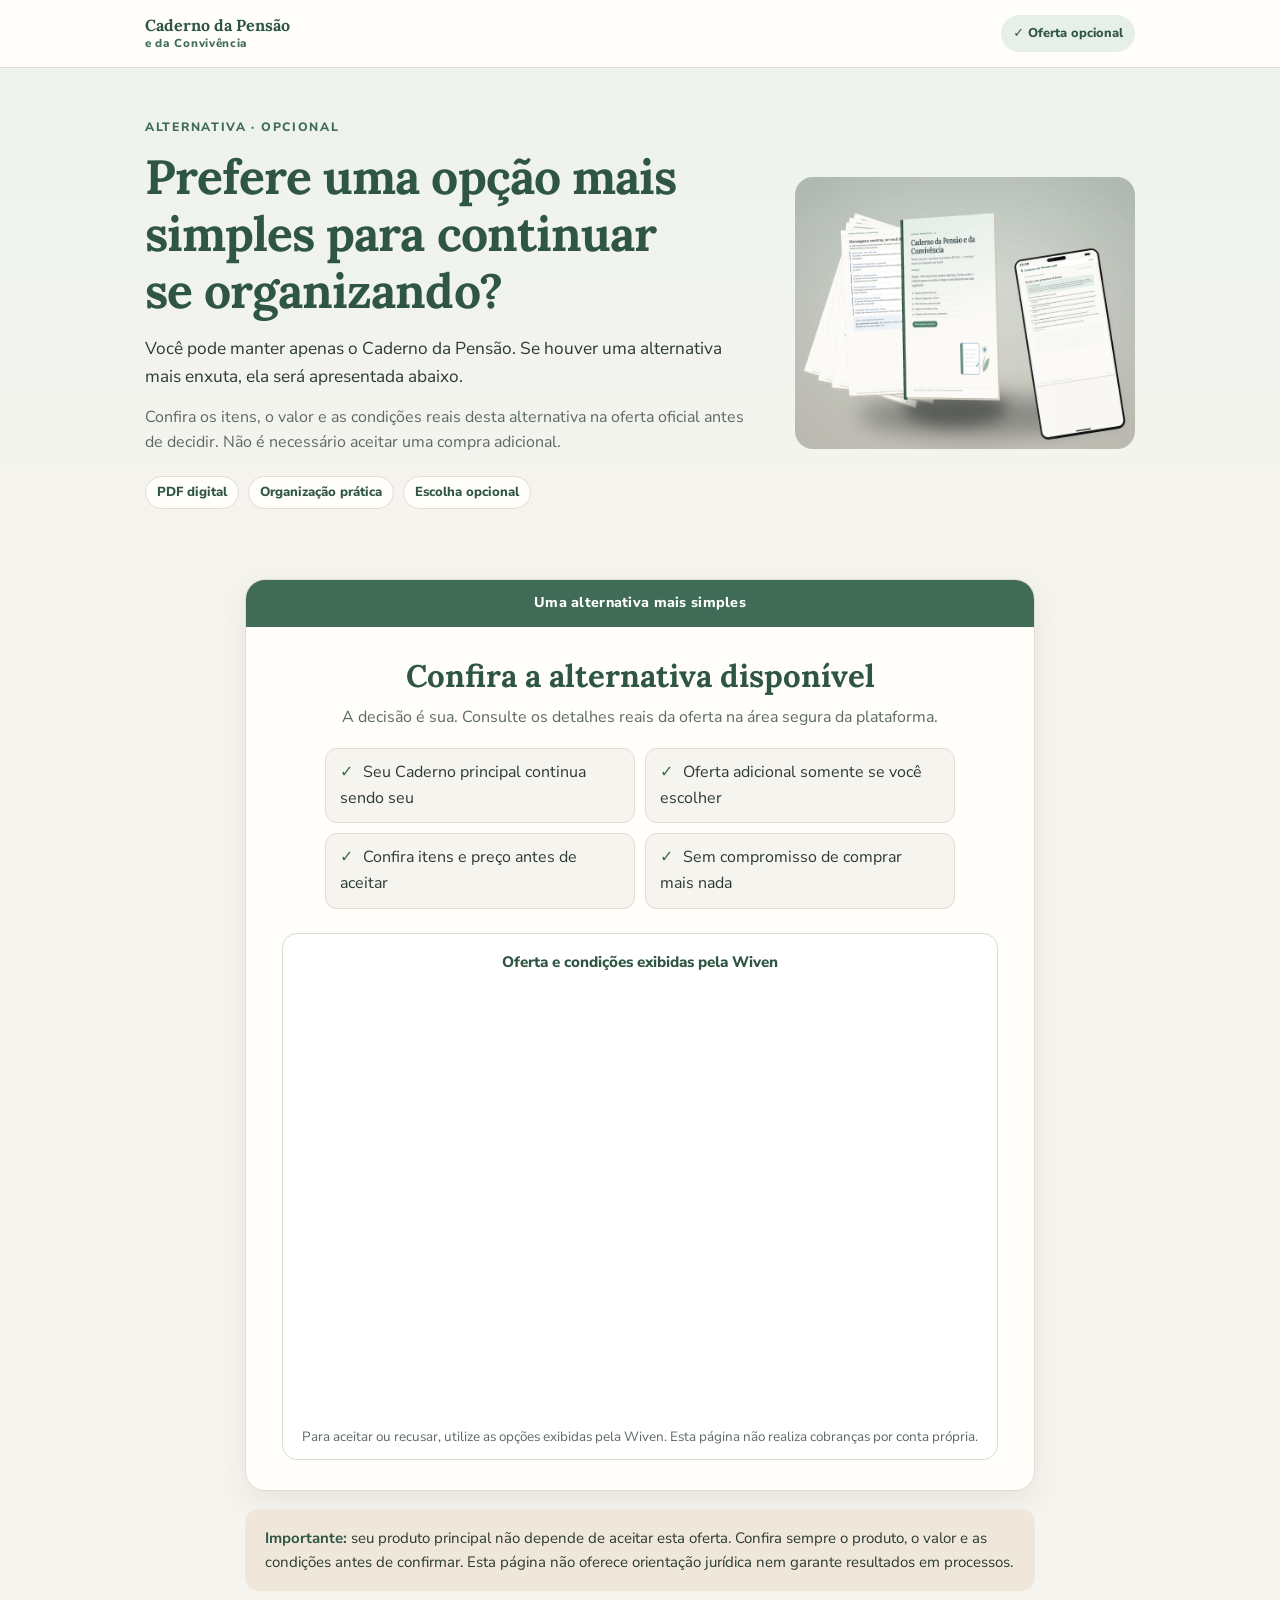
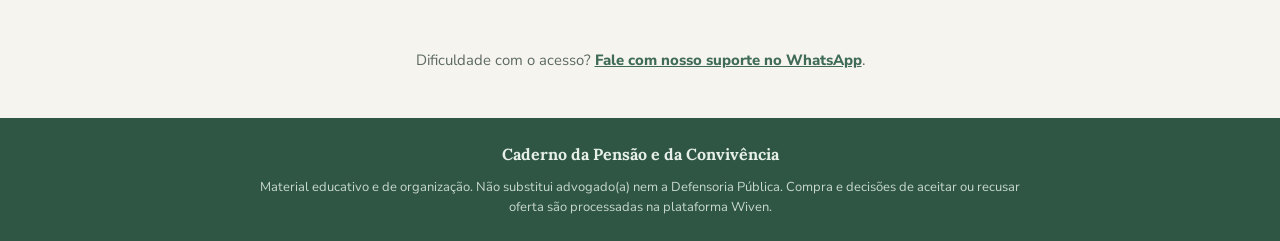
==== downsell.html @ d9e628ae "Add downsell.html for Caderno da Pensão post-checkout funnel" ====
<!doctype html>
<html lang="pt-BR">
<head>
  <meta charset="utf-8">
  <meta name="viewport" content="width=device-width,initial-scale=1">
  <meta name="theme-color" content="#2f5644">
  <meta name="robots" content="noindex,nofollow">
  <meta name="description" content="Etapa opcional após a compra do Caderno da Pensão e da Convivência. Confira a oferta e as condições diretamente na Wiven.">
  <title>Uma alternativa mais simples · Caderno da Pensão e da Convivência</title>
  <link rel="preconnect" href="https://fonts.googleapis.com">
  <link rel="preconnect" href="https://fonts.gstatic.com" crossorigin>
  <link href="https://fonts.googleapis.com/css2?family=Lora:wght@500;600;700&family=Nunito+Sans:wght@400;600;700;800&display=swap" rel="stylesheet">
  <link rel="stylesheet" href="funnel-pages.css">
  <!-- Apenas PageView nesta etapa. O pagamento e o evento Purchase pertencem à Wiven. -->
  <script>
    !function(f,b,e,v,n,t,s){if(f.fbq)return;n=f.fbq=function(){n.callMethod?
    n.callMethod.apply(n,arguments):n.queue.push(arguments)};if(!f._fbq)f._fbq=n;
    n.push=n;n.loaded=!0;n.version='2.0';n.queue=[];t=b.createElement(e);t.async=!0;
    t.src=v;s=b.getElementsByTagName(e)[0];s.parentNode.insertBefore(t,s)}
    (window,document,'script','https://connect.facebook.net/en_US/fbevents.js');
    fbq('init','1186425164337289');
    fbq('track','PageView');
  </script>
  <noscript><img height="1" width="1" style="display:none" alt="" src="https://www.facebook.com/tr?id=1186425164337289&amp;ev=PageView&amp;noscript=1"></noscript>
</head>
<body>
  <header><div class="container header-inner">
    <a class="logo" href="index.html">Caderno da Pensão<span>e da Convivência</span></a>
    <span class="secure" aria-label="Oferta opcional">✓ Oferta opcional</span>
  </div></header>
  <main>
    <section class="hero">
      <div class="container hero-grid">
        <div>
          <p class="eyebrow">ALTERNATIVA · OPCIONAL</p>
          <h1>Prefere uma opção mais simples para continuar se organizando?</h1>
          <p class="lead">Você pode manter apenas o Caderno da Pensão. Se houver uma alternativa mais enxuta, ela será apresentada abaixo.</p>
          <p class="sub">Confira os itens, o valor e as condições reais desta alternativa na oferta oficial antes de decidir. Não é necessário aceitar uma compra adicional.</p>
          <ul class="chips"><li>PDF digital</li><li>Organização prática</li><li>Escolha opcional</li></ul>
        </div>
        <figure class="visual"><img src="assets/mockup-hero.webp" alt="Caderno da Pensão e da Convivência em versão impressa e digital" width="1600" height="1280" loading="eager"></figure>
      </div>
    </section>
    <section class="offer">
      <div class="container">
        <div class="card">
          <div class="card-band">Uma alternativa mais simples</div>
          <div class="card-body">
            <h2>Confira a alternativa disponível</h2>
            <p class="card-intro">A decisão é sua. Consulte os detalhes reais da oferta na área segura da plataforma.</p>
            <ul class="details"><li>Seu Caderno principal continua sendo seu</li><li>Oferta adicional somente se você escolher</li><li>Confira itens e preço antes de aceitar</li><li>Sem compromisso de comprar mais nada</li></ul>
            <div class="wiven-wrap">
              <p class="wiven-title">Oferta e condições exibidas pela Wiven</p>
              <div class="wiven-embed">
                <iframe id="product-funnel-cmwr1cglm0hap01olf87jft2u"
                  src="https://checkout.wiven.com.br/ext/funnel/cmwr1cglm0hap01olf87jft2u"
                  title="Oferta opcional do funil Wiven" width="100%" height="100%"
                  frameborder="0" allowtransparency="true" allow="payment *"></iframe>
              </div>
              <p class="helper">Para aceitar ou recusar, utilize as opções exibidas pela Wiven. Esta página não realiza cobranças por conta própria.</p>
            </div>
          </div>
        </div>
        <aside class="note"><strong>Importante:</strong> seu produto principal não depende de aceitar esta oferta. Confira sempre o produto, o valor e as condições antes de confirmar. Esta página não oferece orientação jurídica nem garante resultados em processos.</aside>
      </div>
    </section>
    <div class="container support">Dificuldade com o acesso? <a href="https://wa.me/5522998403465" rel="noopener noreferrer">Fale com nosso suporte no WhatsApp</a>.</div>
  </main>
  <footer><strong>Caderno da Pensão e da Convivência</strong><p>Material educativo e de organização. Não substitui advogado(a) nem a Defensoria Pública. Compra e decisões de aceitar ou recusar oferta são processadas na plataforma Wiven.</p></footer>
  <script src="https://app.wiven.com.br/scripts/product-funnel.js"></script>
</body>
</html>
---- funnel-pages.css ----
:root{--bg:#f6f4ee;--paper:#fffefb;--sage:#3f6b57;--dark:#2f5644;--soft:#e7efe9;--sand:#efe8da;--ink:#2b3a33;--muted:#5c6a62;--border:#e3ddd0;--shadow:0 10px 30px rgba(40,52,45,.08);--title:"Lora",Georgia,serif;--body:"Nunito Sans",system-ui,-apple-system,"Segoe UI",sans-serif}
*{box-sizing:border-box}
html{scroll-behavior:smooth}
body{margin:0;background:var(--bg);color:var(--ink);font:400 16px/1.6 var(--body);-webkit-font-smoothing:antialiased}
a{color:inherit}a:focus-visible,button:focus-visible{outline:3px solid #c08a5b;outline-offset:4px}
.container{width:min(100% - 36px,990px);margin-inline:auto}
header{border-bottom:1px solid var(--border);background:var(--paper)}
.header-inner{min-height:67px;display:flex;align-items:center;justify-content:space-between;gap:12px}
.logo{font:700 1rem/1.2 var(--title);color:var(--dark);text-decoration:none}
.logo span{display:block;font:800 .72rem var(--body);letter-spacing:.06em;color:var(--sage)}
.secure{font-weight:800;color:var(--dark);font-size:.8rem;background:var(--soft);padding:8px 12px;border-radius:99px;white-space:nowrap}
.hero{background:linear-gradient(180deg,#edf2ee 0%,var(--bg) 100%);padding:42px 0 32px}
.hero-grid{display:grid;gap:24px;align-items:center}
.eyebrow{text-transform:uppercase;letter-spacing:.14em;color:var(--sage);font-size:.76rem;font-weight:800;margin:0 0 12px}
h1,h2,h3{font-family:var(--title);color:var(--dark)}
h1{font-size:clamp(1.9rem,5.6vw,3rem);line-height:1.18;letter-spacing:-.02em;margin:0 0 16px;text-wrap:balance}
.lead{font-size:1.08rem;color:var(--ink);margin:0 0 14px;max-width:650px}
.sub{color:var(--muted);margin:0;max-width:650px}
.visual{margin:0;max-width:420px;justify-self:center}
.visual img{width:100%;height:auto;border-radius:18px;display:block}
.chips{list-style:none;padding:0;margin:20px 0 0;display:flex;gap:9px;flex-wrap:wrap}
.chips li{background:var(--paper);border:1px solid var(--border);border-radius:99px;padding:5px 11px;color:var(--dark);font-size:.82rem;font-weight:800}
main section.offer{padding:24px 0 44px}
.card{background:var(--paper);border:1px solid var(--border);border-radius:20px;box-shadow:var(--shadow);overflow:hidden;max-width:790px;margin-inline:auto}
.card-band{background:var(--sage);color:white;text-align:center;padding:12px 18px;font-size:.89rem;font-weight:800;letter-spacing:.02em}
.card-body{padding:24px 18px}
.card h2{font-size:clamp(1.38rem,4.5vw,1.95rem);text-align:center;line-height:1.25;margin:0 0 9px}
.card-intro{text-align:center;max-width:610px;margin:0 auto 18px;color:var(--muted)}
.details{display:grid;gap:10px;max-width:630px;margin:0 auto 24px;padding:0;list-style:none}
.details li{border:1px solid var(--border);border-radius:12px;background:var(--bg);padding:11px 14px}
.details li:before{content:"✓";color:var(--sage);font-weight:800;margin-right:10px}
.wiven-wrap{background:#fff;border:1px solid #d4dfd6;border-radius:15px;padding:12px}
.wiven-title{font-weight:800;text-align:center;color:var(--dark);margin:4px 0 10px;font-size:.95rem}
.wiven-embed{width:100%;min-height:340px;height:410px}
.wiven-embed iframe{display:block;width:100%;height:100%;min-height:340px;border:0;background:transparent}
.helper{font-size:.84rem;color:var(--muted);text-align:center;margin:12px 0 0}
.note{max-width:790px;margin:18px auto 0;padding:17px 20px;background:var(--sand);border-radius:14px;color:var(--ink);font-size:.94rem}
.note strong{color:var(--dark)}
.support{text-align:center;padding:14px 0 45px;color:var(--muted);font-size:.93rem}
.support a{color:var(--sage);font-weight:800}
footer{background:var(--dark);color:#e6efe9;text-align:center;padding:24px 16px}
footer strong{font-family:var(--title)}
footer p{color:#c8d8ce;font-size:.81rem;line-height:1.55;margin:8px auto 0;max-width:780px}
@media(min-width:760px){.container{width:min(100% - 64px,990px)}.hero{padding:50px 0 46px}.hero-grid{grid-template-columns:minmax(0,1fr) 340px;gap:44px}.visual{max-width:340px}.card-body{padding:30px 36px}.details{grid-template-columns:repeat(2,minmax(0,1fr))}.wiven-embed{height:430px}}
@media(prefers-reduced-motion:reduce){html{scroll-behavior:auto}}
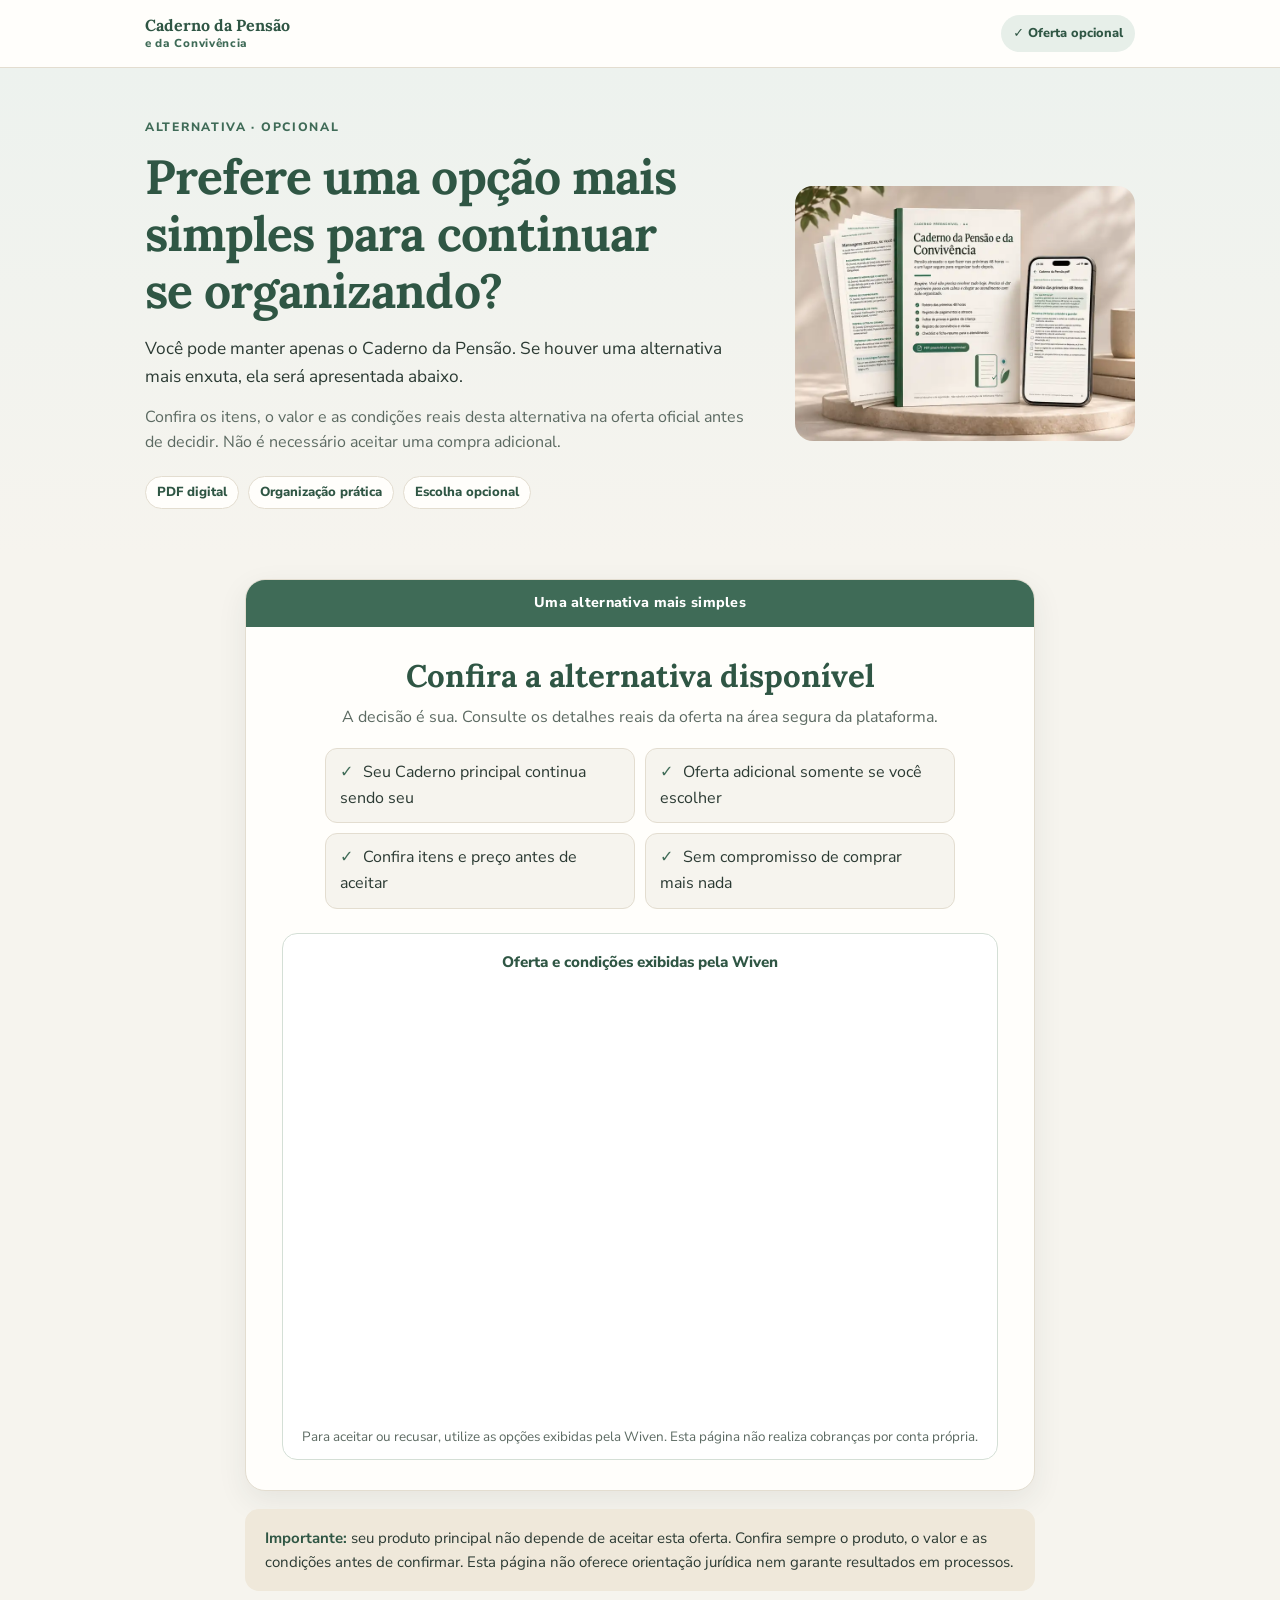
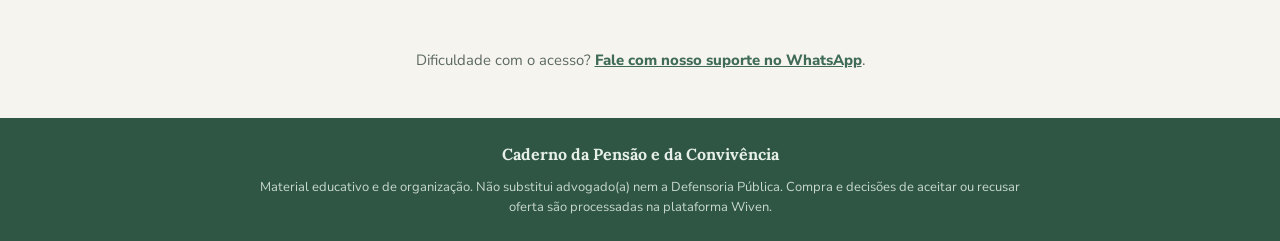
==== commit 36cc5571: "Use premium optimized mockup on downsell.html" ====
--- a/downsell.html
+++ b/downsell.html
@@ -38,7 +38,7 @@
           <p class="sub">Confira os itens, o valor e as condições reais desta alternativa na oferta oficial antes de decidir. Não é necessário aceitar uma compra adicional.</p>
           <ul class="chips"><li>PDF digital</li><li>Organização prática</li><li>Escolha opcional</li></ul>
         </div>
-        <figure class="visual"><img src="assets/mockup-hero.webp" alt="Caderno da Pensão e da Convivência em versão impressa e digital" width="1600" height="1280" loading="eager"></figure>
+        <figure class="visual"><img src="assets/mockup-hero-premium.webp" alt="Caderno da Pensão e da Convivência em versão impressa e digital" width="1600" height="1280" loading="eager"></figure>
       </div>
     </section>
     <section class="offer">
@@ -64,7 +64,7 @@
         <aside class="note"><strong>Importante:</strong> seu produto principal não depende de aceitar esta oferta. Confira sempre o produto, o valor e as condições antes de confirmar. Esta página não oferece orientação jurídica nem garante resultados em processos.</aside>
       </div>
     </section>
-    <div class="container support">Dificuldade com o acesso? <a href="https://wa.me/5522998403465" rel="noopener noreferrer">Fale com nosso suporte no WhatsApp</a>.</div>
+    <div class="container support">Dificuldade com o acesso? <a href="https://wa.me/5522981383963" rel="noopener noreferrer">Fale com nosso suporte no WhatsApp</a>.</div>
   </main>
   <footer><strong>Caderno da Pensão e da Convivência</strong><p>Material educativo e de organização. Não substitui advogado(a) nem a Defensoria Pública. Compra e decisões de aceitar ou recusar oferta são processadas na plataforma Wiven.</p></footer>
   <script src="https://app.wiven.com.br/scripts/product-funnel.js"></script>
